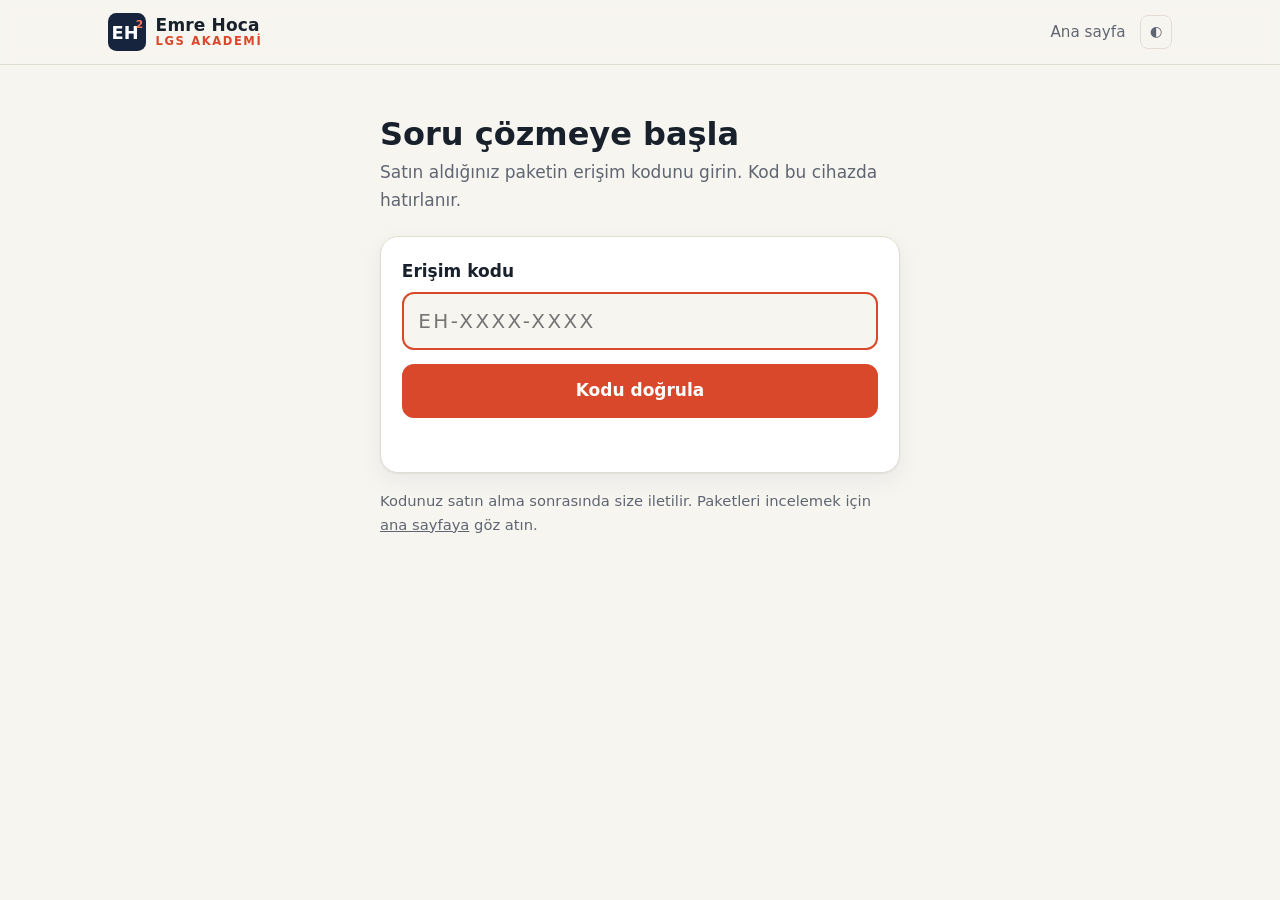
==== uygulama/index.html @ 0c6a83cb "Erişim kodlu etkileşimli soru çözme uygulaması uygulama/: kod girişi, test (sonuç, net, çözümler), s" ====
<!doctype html>
<html lang="tr">
<head>
<meta charset="utf-8">
<meta name="viewport" content="width=device-width, initial-scale=1">
<title>Soru Çöz · Emre Hoca LGS Akademi</title>
<meta name="description" content="Erişim kodunuzla görselli yeni nesil LGS matematik sorularını çözün; adım adım çözüm, çeldirici analizi ve kazanım raporu.">
<meta name="robots" content="noindex">
<link rel="icon" href="../favicon.svg" type="image/svg+xml">
<link rel="stylesheet" href="../css/site.css">
<link rel="stylesheet" href="uygulama.css">
<script>try { const t = localStorage.getItem('tema'); if (t) document.documentElement.dataset.theme = t; } catch (e) {}</script>
</head>
<body>
<header class="ust">
  <div class="kap">
    <a class="logo" href="#/" aria-label="Paketlerim">
      <svg viewBox="0 0 64 64" aria-hidden="true"><rect width="64" height="64" rx="14" fill="#16243d"/><text x="29" y="44" text-anchor="middle" font-size="30" font-weight="800" style="fill:#fff">EH</text><text x="53" y="26" text-anchor="middle" font-size="18" font-weight="800" style="fill:#ff7a5c">2</text></svg>
      <span>Emre Hoca<small>LGS Akademi</small></span>
    </a>
    <nav aria-label="Uygulama">
      <a href="../">Ana sayfa</a>
      <button class="tema" id="tema" type="button" title="Açık / koyu tema">◐</button>
    </nav>
  </div>
</header>
<main class="kap uyg" id="uyg" aria-live="polite"></main>
<script src="uygulama.js"></script>
</body>
</html>
---- css/site.css ----
/* Emre Hoca LGS Akademi · vitrin sitesi */
:root {
  --bg: #f7f5f0;
  --bg-alt: #efece4;
  --card: #ffffff;
  --ink: #18202b;
  --muted: #5f6672;
  --line: #e1ddd3;
  --navy: #16243d;
  --navy-ink: #f4f1ea;
  --accent: #d9482b;
  --accent-ink: #ffffff;
  --accent-soft: #fbe9e4;
  --blue: #2f7fc1;
  --blue-soft: #e5f1fb;
  --green: #2e8b57;
  --green-soft: #e3f4ea;
  --red: #c0392b;
  --red-soft: #fbe4e1;
  --yellow-soft: #fff6d6;
  --yellow-line: #e8c547;
  --fig-blue: #6cc0e5;
  --fig-red: #ee7357;
  --fig-yellow: #f6ec7c;
  --fig-stroke: #1f2328;
  --golge: 0 1px 2px rgba(22, 36, 61, .06), 0 8px 24px rgba(22, 36, 61, .06);
}
@media (prefers-color-scheme: dark) {
  :root:not([data-theme="light"]) {
    --bg: #14171c; --bg-alt: #1a1e24; --card: #20242b; --ink: #ecebe7; --muted: #a3a7ae; --line: #343941;
    --navy: #0e1522; --navy-ink: #ecebe7;
    --accent: #ff7a5c; --accent-ink: #1a0f0c; --accent-soft: #3a2621; --blue: #6fb3ea; --blue-soft: #1d2b38;
    --green: #5cc58a; --green-soft: #1b3326; --red: #ff7d70; --red-soft: #3b2220;
    --yellow-soft: #3a3418; --yellow-line: #c9a93a; --fig-stroke: #ecebe7;
    --golge: 0 1px 2px rgba(0, 0, 0, .3), 0 8px 24px rgba(0, 0, 0, .25);
  }
}
:root[data-theme="dark"] {
  --bg: #14171c; --bg-alt: #1a1e24; --card: #20242b; --ink: #ecebe7; --muted: #a3a7ae; --line: #343941;
  --navy: #0e1522; --navy-ink: #ecebe7;
  --accent: #ff7a5c; --accent-ink: #1a0f0c; --accent-soft: #3a2621; --blue: #6fb3ea; --blue-soft: #1d2b38;
  --green: #5cc58a; --green-soft: #1b3326; --red: #ff7d70; --red-soft: #3b2220;
  --yellow-soft: #3a3418; --yellow-line: #c9a93a; --fig-stroke: #ecebe7;
  --golge: 0 1px 2px rgba(0, 0, 0, .3), 0 8px 24px rgba(0, 0, 0, .25);
}

* { box-sizing: border-box; }
html { scroll-behavior: smooth; scroll-padding-top: 4.5rem; }
body {
  margin: 0; background: var(--bg); color: var(--ink); line-height: 1.6; font-size: 17px;
  font-family: "Segoe UI", system-ui, -apple-system, Roboto, Arial, sans-serif;
}
img, svg { max-width: 100%; }
a { color: inherit; }
.kap { max-width: 1120px; margin: 0 auto; padding: 0 16px; }
@media (min-width: 720px) { .kap { padding: 0 28px; } }

/* Üst bar */
.ust { position: sticky; top: 0; z-index: 10; background: color-mix(in srgb, var(--bg) 88%, transparent); backdrop-filter: blur(10px); border-bottom: 1px solid var(--line); }
.ust .kap { display: flex; align-items: center; gap: 1rem; min-height: 64px; }
.logo { display: flex; align-items: center; gap: .6rem; text-decoration: none; font-weight: 800; letter-spacing: .01em; line-height: 1.1; }
.logo svg { width: 38px; height: 38px; flex: none; }
.logo small { display: block; font-weight: 600; font-size: .72rem; letter-spacing: .14em; color: var(--accent); text-transform: uppercase; }
.ust nav { margin-left: auto; display: flex; gap: .2rem; align-items: center; }
.ust nav a { text-decoration: none; font-size: .95rem; color: var(--muted); padding: .4rem .7rem; border-radius: 8px; }
.ust nav a:hover { color: var(--ink); background: var(--bg-alt); }
.tema { font: inherit; font-size: .9rem; background: none; border: 1px solid var(--line); color: var(--muted); border-radius: 8px; padding: .3rem .55rem; cursor: pointer; }
.ust nav a.dugme { color: var(--accent-ink); white-space: nowrap; margin-left: .3rem; }
.ust nav a.dugme:hover { background: var(--accent); color: var(--accent-ink); }
@media (max-width: 760px) { .ust nav a:not(.dugme) { display: none; } .ust nav .genis { display: none; } }

/* Düğmeler */
.dugme {
  display: inline-flex; align-items: center; gap: .45rem; justify-content: center;
  font: inherit; font-weight: 700; text-decoration: none; cursor: pointer;
  border: 2px solid var(--accent); background: var(--accent); color: var(--accent-ink);
  border-radius: 12px; padding: .7rem 1.3rem; transition: transform .15s, box-shadow .15s;
}
.dugme:hover { transform: translateY(-1px); box-shadow: var(--golge); }
.dugme.ikincil { background: transparent; color: var(--ink); border-color: var(--line); }
.dugme.kucuk { padding: .4rem .85rem; font-size: .92rem; border-radius: 10px; }
.dugme[aria-disabled="true"], .dugme:disabled { opacity: .5; cursor: default; transform: none; box-shadow: none; }

/* Hero */
.hero { padding: 4.5rem 0 3.5rem; }
.hero .kap { display: grid; gap: 2.5rem; align-items: center; }
@media (min-width: 900px) { .hero .kap { grid-template-columns: 1.1fr .9fr; } }
.rozet { display: inline-block; font-size: .8rem; font-weight: 700; letter-spacing: .12em; text-transform: uppercase; color: var(--accent); background: var(--accent-soft); border-radius: 999px; padding: .3rem .8rem; }
.hero h1 { font-size: clamp(2rem, 4.6vw, 3.2rem); line-height: 1.12; margin: 1rem 0 1rem; letter-spacing: -.015em; }
.hero h1 em { font-style: normal; color: var(--accent); }
.hero p.giris { font-size: 1.15rem; color: var(--muted); margin: 0 0 1.8rem; max-width: 36rem; }
.hero .eylem { display: flex; flex-wrap: wrap; gap: .8rem; }
.hero ul.artilar { list-style: none; padding: 0; margin: 1.8rem 0 0; display: flex; flex-wrap: wrap; gap: .4rem 1.4rem; color: var(--muted); font-size: .95rem; }
.hero ul.artilar li::before { content: "✓ "; color: var(--green); font-weight: 800; }
.vitrin-kart { background: var(--card); border: 1px solid var(--line); border-radius: 20px; box-shadow: var(--golge); padding: 1.2rem 1.3rem 1.3rem; position: relative; }
.vitrin-kart .ust-etiket { display: flex; gap: .4rem; margin-bottom: .4rem; }
.vitrin-kart .qtext { font-size: .95rem; }

/* Bölümler */
section.bolum { padding: 4rem 0; }
section.bolum.alt { background: var(--bg-alt); }
.bolum h2 { font-size: clamp(1.6rem, 3vw, 2.2rem); line-height: 1.2; margin: 0 0 .6rem; letter-spacing: -.01em; }
.bolum .aciklama { color: var(--muted); margin: 0 0 2rem; max-width: 42rem; }
.izgara { display: grid; gap: 1rem; grid-template-columns: repeat(auto-fit, minmax(230px, 1fr)); }
.ozellik { background: var(--card); border: 1px solid var(--line); border-radius: 16px; padding: 1.3rem 1.3rem 1.1rem; }
.ozellik .ikon { width: 44px; height: 44px; border-radius: 12px; display: grid; place-items: center; background: var(--accent-soft); color: var(--accent); font-size: 1.3rem; font-weight: 800; margin-bottom: .8rem; }
.ozellik h3 { margin: 0 0 .3rem; font-size: 1.08rem; }
.ozellik p { margin: 0; color: var(--muted); font-size: .95rem; }

/* Paketler */
.paketler { display: grid; gap: 1.2rem; grid-template-columns: repeat(auto-fit, minmax(290px, 1fr)); }
.paket { background: var(--card); border: 1px solid var(--line); border-radius: 20px; padding: 1.6rem; display: flex; flex-direction: column; box-shadow: var(--golge); }
.paket.yakinda { box-shadow: none; opacity: .85; }
.paket .ust-satir { display: flex; justify-content: space-between; align-items: center; gap: .5rem; margin-bottom: .6rem; }
.paket .unite { font-size: .8rem; font-weight: 700; letter-spacing: .1em; text-transform: uppercase; color: var(--muted); }
.paket h3 { font-size: 1.4rem; margin: 0 0 .4rem; line-height: 1.25; }
.paket ul { padding: 0; list-style: none; margin: .8rem 0 1.4rem; }
.paket li { padding: .35rem 0 .35rem 1.7rem; position: relative; border-bottom: 1px dashed var(--line); font-size: .96rem; }
.paket li::before { content: "✓"; position: absolute; left: .2rem; color: var(--green); font-weight: 800; }
.paket .fiyat { font-size: 2rem; font-weight: 800; margin: auto 0 .9rem; }
.paket .fiyat small { font-size: .9rem; color: var(--muted); font-weight: 600; }
.etiket-yakinda { font-size: .78rem; font-weight: 700; border-radius: 999px; padding: .15rem .65rem; background: var(--yellow-soft); color: var(--ink); border: 1px solid var(--yellow-line); }
.etiket-yeni { font-size: .78rem; font-weight: 700; border-radius: 999px; padding: .15rem .65rem; background: var(--accent); color: var(--accent-ink); }

/* Örnek sorular */
.sekmeler { display: flex; flex-wrap: wrap; gap: .5rem; margin-bottom: 1rem; }
.sekmeler button { font: inherit; font-size: .95rem; font-weight: 600; border: 1px solid var(--line); background: var(--card); color: var(--ink); border-radius: 999px; padding: .4rem 1rem; cursor: pointer; }
.sekmeler button[aria-selected="true"] { background: var(--navy); border-color: var(--navy); color: var(--navy-ink); }
.soru-kutu { background: var(--card); border: 1px solid var(--line); border-radius: 20px; padding: 1.4rem; box-shadow: var(--golge); display: grid; gap: 1.5rem; }
@media (min-width: 980px) { .soru-kutu { grid-template-columns: minmax(0, 1.15fr) minmax(0, .85fr); } }
.cozum-alani { border-top: 1px solid var(--line); padding-top: 1.2rem; }
@media (min-width: 980px) { .cozum-alani { border-top: none; border-left: 1px solid var(--line); padding: 0 0 0 1.5rem; } }
.cozum-alani .dugmeler { display: flex; flex-wrap: wrap; gap: .5rem; margin-bottom: 1rem; }
.cozum-alani .bos { color: var(--muted); font-style: italic; }

/* Kurumlar */
.kurum { background: var(--navy); color: var(--navy-ink); border-radius: 24px; padding: 2.2rem; display: grid; gap: 2rem; }
@media (min-width: 900px) { .kurum { grid-template-columns: 1.1fr .9fr; padding: 3rem; } }
.kurum h2 { color: var(--navy-ink); }
.kurum p { color: color-mix(in srgb, var(--navy-ink) 78%, transparent); }
.kurum ul { list-style: none; padding: 0; margin: 0; display: grid; gap: .7rem; }
.kurum li { background: rgba(255, 255, 255, .07); border: 1px solid rgba(255, 255, 255, .12); border-radius: 12px; padding: .8rem 1rem; }
.kurum li b { display: block; }
.kurum li span { font-size: .92rem; color: color-mix(in srgb, var(--navy-ink) 72%, transparent); }

/* Hakkında + SSS */
.iki-sutun { display: grid; gap: 2.5rem; }
@media (min-width: 900px) { .iki-sutun { grid-template-columns: 1fr 1fr; } }
details.sss { background: var(--card); border: 1px solid var(--line); border-radius: 12px; padding: .9rem 1.1rem; margin-bottom: .6rem; }
details.sss summary { cursor: pointer; font-weight: 700; }
details.sss p { margin: .6rem 0 0; color: var(--muted); }

/* Alt bilgi */
footer { border-top: 1px solid var(--line); padding: 2rem 0 2.5rem; color: var(--muted); font-size: .9rem; }
footer .kap { display: flex; flex-wrap: wrap; gap: 1rem; justify-content: space-between; }

/* ---------- Soru görünümü (çözüm kartı motorundan sadeleştirildi) ---------- */
.qhead { display: flex; align-items: center; flex-wrap: wrap; gap: .5rem; margin-bottom: .6rem; }
.qno { background: var(--accent); color: var(--accent-ink); font-weight: 700; border-radius: 8px; padding: .05rem .55rem; }
.tag { font-size: .8rem; color: var(--muted); border: 1px solid var(--line); border-radius: 6px; padding: .05rem .45rem; }
.tag.zorluk { font-weight: 700; }
.tag.zorluk[data-z="Kolay"] { color: var(--green); border-color: var(--green); background: var(--green-soft); }
.tag.zorluk[data-z="Orta"] { color: var(--blue); border-color: var(--blue); background: var(--blue-soft); }
.tag.zorluk[data-z="Zor"] { color: var(--accent); border-color: var(--accent); background: var(--accent-soft); }
.tag.zorluk[data-z="Çok zor"] { color: #fff; border-color: var(--red); background: var(--red); }
.qtext p { margin: .5rem 0; }
.qtext ul { margin: .4rem 0; }
.qtext .ask { font-weight: 700; }
.note { font-size: .85rem; color: var(--muted); border-left: 3px solid var(--line); padding-left: .6rem; }
.fig { margin: .9rem 0; display: flex; justify-content: center; }
.fig svg { max-width: 100%; height: auto; }
svg text { font-family: "Segoe UI", system-ui, Arial, sans-serif; fill: var(--ink); }
.opts { display: grid; grid-template-columns: repeat(4, minmax(0, 1fr)); gap: .5rem; margin-top: 1rem; }
.opts.long { grid-template-columns: 1fr 1fr; }
@media (max-width: 560px) { .opts { grid-template-columns: 1fr 1fr; } }
.opt { font: inherit; text-align: left; border: 2px solid var(--line); border-radius: 10px; background: var(--card); color: var(--ink); padding: .45rem .7rem; cursor: pointer; }
.opt b { color: var(--accent); margin-right: .35rem; }
.opt.right { border-color: var(--green); background: var(--green-soft); }
.opt.wrong { border-color: var(--red); background: var(--red-soft); }
.feedback { min-height: 1.6rem; margin-top: .6rem; font-weight: 600; }
.feedback.ok { color: var(--green); }
.feedback.no { color: var(--red); }
.celdirici-not { margin-top: .4rem; font-weight: 400; color: var(--ink); background: var(--red-soft); border-radius: 8px; padding: .5rem .7rem; }
.hint { background: var(--yellow-soft); border-left: 4px solid var(--yellow-line); border-radius: 8px; padding: .55rem .8rem; margin-bottom: .6rem; }
.hint::before { content: "💡 İpucu: "; font-weight: 700; }
ol.steps { list-style: none; padding: 0; margin: 0; counter-reset: s; }
ol.steps li { counter-increment: s; position: relative; padding: .6rem .8rem .6rem 2.8rem; margin-bottom: .55rem; background: var(--blue-soft); border-radius: 10px; animation: in .25s ease-out; }
ol.steps li::before { content: counter(s); position: absolute; left: .7rem; top: .6rem; width: 1.5rem; height: 1.5rem; border-radius: 50%; background: var(--blue); color: #fff; font-weight: 700; font-size: .85rem; display: grid; place-items: center; }
.answer { background: var(--green-soft); border-left: 4px solid var(--green); border-radius: 8px; padding: .6rem .8rem; margin-top: .8rem; font-weight: 600; }
.trap { background: var(--red-soft); border-left: 4px solid var(--red); border-radius: 8px; padding: .6rem .8rem; margin-top: .8rem; }
.trap::before { content: "⚠️ Dikkat, tuzak: "; font-weight: 700; color: var(--red); }
details.celdiriciler { margin-top: .8rem; border: 1px solid var(--line); border-radius: 10px; padding: .5rem .8rem; }
details.celdiriciler summary { cursor: pointer; font-weight: 700; }
details.celdiriciler ul { margin: .4rem 0 0; padding-left: 1.1rem; }
details.celdiriciler li { margin-bottom: .3rem; }
.frac { display: inline-flex; flex-direction: column; vertical-align: middle; text-align: center; font-size: .9em; line-height: 1.1; margin: 0 .1em; }
.frac > span:first-child { border-bottom: 1.5px solid currentColor; padding: 0 .15em; }
table.t { border-collapse: collapse; margin: .6rem auto; font-size: .95rem; }
table.t th, table.t td { border: 1px solid var(--blue); padding: .3rem .8rem; text-align: center; }
table.t th { background: var(--blue-soft); }
table.grid { border-collapse: collapse; margin: .6rem auto; }
table.grid td { border: 1.5px solid var(--fig-stroke); width: 3.2rem; height: 2.4rem; text-align: center; font-size: .95rem; }
table.grid td.b { background: var(--blue-soft); }
.cards { display: flex; flex-wrap: wrap; gap: .5rem; justify-content: center; margin: .3rem 0 .7rem; }
.cards > span { border: 2px solid var(--fig-stroke); border-radius: 6px; padding: .3rem .8rem; min-width: 3.2rem; text-align: center; }
@keyframes in { from { opacity: 0; transform: translateY(4px); } to { opacity: 1; transform: none; } }
@media (prefers-reduced-motion: reduce) { html { scroll-behavior: auto; } ol.steps li { animation: none; } .dugme { transition: none; } }
---- uygulama/uygulama.css ----
/* Etkileşimli soru çözme uygulaması (site.css'in üzerine) */
.uyg { padding-top: 1.6rem; padding-bottom: 4rem; min-height: 70vh; }
.uyg h1 { font-size: clamp(1.5rem, 3.5vw, 2rem); margin: .2rem 0 .4rem; line-height: 1.2; }
.uyg .alt-baslik { color: var(--muted); margin: 0 0 1.4rem; }
.kutu { background: var(--card); border: 1px solid var(--line); border-radius: 18px; padding: 1.3rem; box-shadow: var(--golge); }
.dar { max-width: 520px; margin: 1.5rem auto; }
.kod-giris label { display: block; font-weight: 700; margin-bottom: .4rem; }
.kod-giris input { font: inherit; font-size: 1.25rem; letter-spacing: .12em; text-transform: uppercase; width: 100%; padding: .7rem .9rem; border: 2px solid var(--line); border-radius: 12px; background: var(--bg); color: var(--ink); }
.kod-giris input:focus { outline: none; border-color: var(--accent); }
.kod-giris .dugme { width: 100%; margin-top: .9rem; }
.hata { color: var(--red); font-weight: 600; min-height: 1.5rem; margin: .6rem 0 0; }
.bilgi-not { color: var(--muted); font-size: .92rem; margin: 1rem 0 0; }
.paket-izgara { display: grid; gap: 1rem; grid-template-columns: repeat(auto-fit, minmax(280px, 1fr)); }
.paket-kart h2 { font-size: 1.3rem; margin: .2rem 0 .3rem; }
.paket-kart .eylemler { display: flex; flex-wrap: wrap; gap: .5rem; margin-top: 1rem; }
.cubuk { height: 10px; background: var(--bg-alt); border-radius: 999px; overflow: hidden; margin: .5rem 0 .2rem; }
.cubuk > span { display: block; height: 100%; background: var(--green); border-radius: 999px; }
.cubuk.kirmizi > span { background: var(--accent); }
.kucuk-yazi { font-size: .88rem; color: var(--muted); }
.geri { display: inline-flex; gap: .3rem; align-items: center; color: var(--muted); text-decoration: none; font-size: .95rem; margin-bottom: .6rem; }
.geri:hover { color: var(--ink); }
.secenekler { display: grid; gap: .7rem; grid-template-columns: repeat(auto-fit, minmax(200px, 1fr)); }
.secenek { text-align: left; font: inherit; color: var(--ink); background: var(--card); border: 1px solid var(--line); border-radius: 14px; padding: 1rem 1.1rem; cursor: pointer; text-decoration: none; display: block; }
.secenek:hover { border-color: var(--accent); }
.secenek b { display: block; font-size: 1.05rem; }
.secenek span { color: var(--muted); font-size: .92rem; }
.soru-nav { display: flex; flex-wrap: wrap; gap: .35rem; margin: 0 0 1rem; }
.soru-nav button { font: inherit; font-size: .85rem; min-width: 2.2rem; padding: .2rem .45rem; border-radius: 8px; border: 1px solid var(--line); background: var(--card); color: var(--ink); cursor: pointer; }
.soru-nav button.isaretli { background: var(--blue-soft); border-color: var(--blue); }
.soru-nav button.aktif { outline: 2px solid var(--accent); outline-offset: 1px; }
.soru-nav button.d { background: var(--green-soft); border-color: var(--green); }
.soru-nav button.y { background: var(--red-soft); border-color: var(--red); }
.opt.secili { border-color: var(--blue); background: var(--blue-soft); }
.alt-cubuk { position: sticky; bottom: 0; z-index: 5; display: flex; gap: .6rem; justify-content: space-between; align-items: center; flex-wrap: wrap; padding: .8rem 0; background: color-mix(in srgb, var(--bg) 92%, transparent); backdrop-filter: blur(8px); border-top: 1px solid var(--line); margin-top: 1rem; }
.alt-cubuk .sag { display: flex; gap: .5rem; }
.puan-izgara { display: grid; grid-template-columns: repeat(4, 1fr); gap: .6rem; text-align: center; margin: 1rem 0; }
.puan-izgara div { background: var(--bg-alt); border-radius: 12px; padding: .7rem .3rem; }
.puan-izgara b { display: block; font-size: 1.7rem; }
.puan-izgara .d b { color: var(--green); } .puan-izgara .y b { color: var(--red); } .puan-izgara .n b { color: var(--accent); }
@media (max-width: 460px) { .puan-izgara { grid-template-columns: repeat(2, 1fr); } }
.inceleme { margin-top: 1rem; }
.inceleme .kutu { margin-bottom: 1rem; }
.etiket { font-weight: 700; font-size: .9rem; }
.etiket.d { color: var(--green); } .etiket.y { color: var(--red); } .etiket.b { color: var(--muted); }
.opt.dogru { border-color: var(--green); background: var(--green-soft); }
.opt.yanlis { border-color: var(--red); background: var(--red-soft); }
details.cozum-ac { margin-top: .8rem; }
details.cozum-ac > summary { cursor: pointer; font-weight: 700; color: var(--blue); }
table.rapor { width: 100%; border-collapse: collapse; font-size: .95rem; }
table.rapor th, table.rapor td { text-align: left; padding: .55rem .4rem; border-bottom: 1px solid var(--line); vertical-align: middle; }
table.rapor th { font-size: .85rem; color: var(--muted); font-weight: 600; }
table.rapor td.oran { width: 38%; }
.kok { white-space: nowrap; }
.kok > span { border-top: 1.5px solid currentColor; padding: 0 .12em 0 .05em; margin-left: .02em; }
.yukleniyor { text-align: center; color: var(--muted); padding: 3rem 0; }
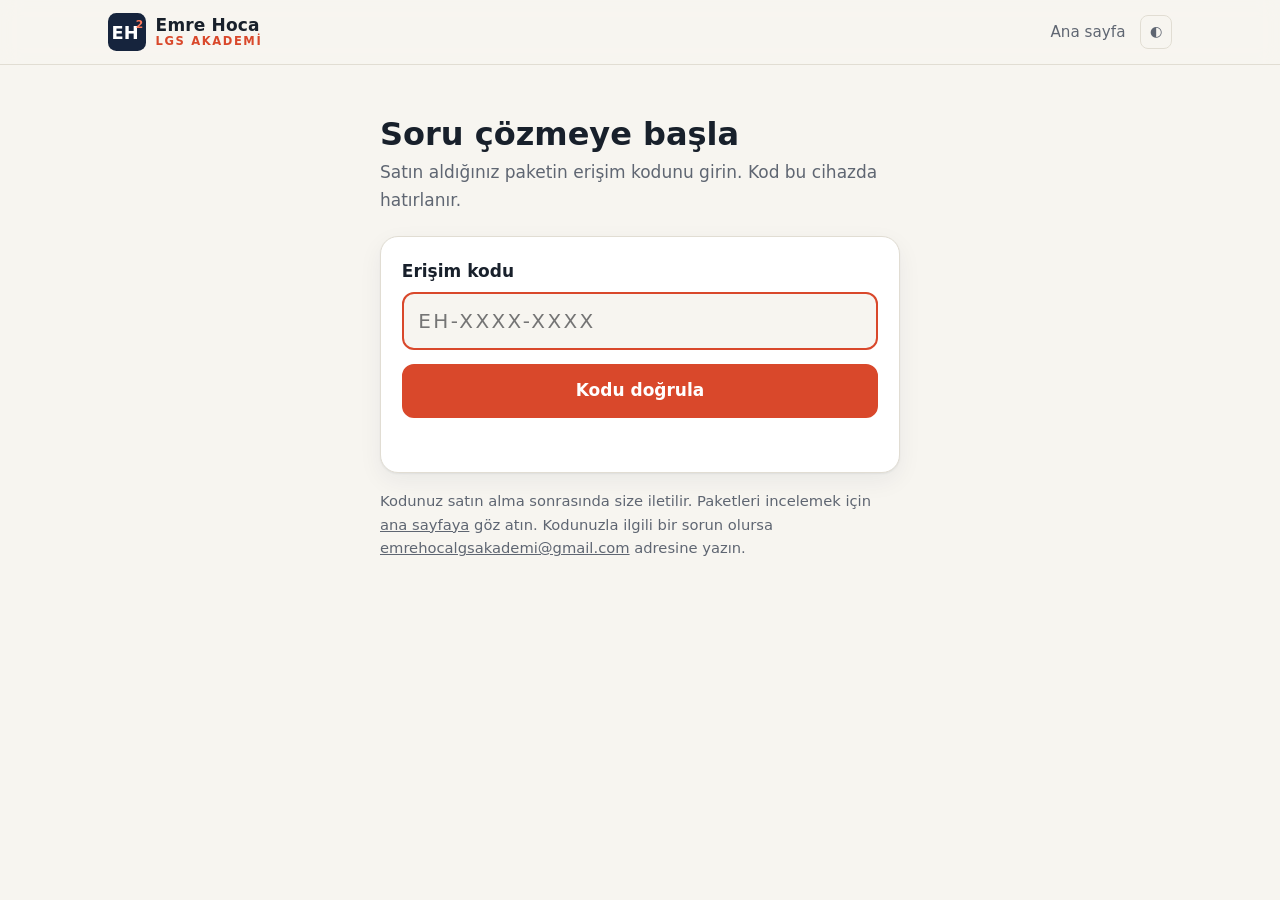
==== commit 24ba6ae8: "İletişim e-postası, yasal bilgiler sayfası, demo talebi ve yeni yükseltme akışı - ayarlar.js: iletiş" ====
--- a/uygulama/index.html
+++ b/uygulama/index.html
@@ -7,8 +7,8 @@
 <meta name="description" content="Erişim kodunuzla görselli yeni nesil LGS matematik sorularını çözün; adım adım çözüm, çeldirici analizi ve kazanım raporu.">
 <meta name="robots" content="noindex">
 <link rel="icon" href="../favicon.svg" type="image/svg+xml">
-<link rel="stylesheet" href="../css/site.css">
-<link rel="stylesheet" href="uygulama.css">
+<link rel="stylesheet" href="../css/site.css?v=20261008b">
+<link rel="stylesheet" href="uygulama.css?v=20261008b">
 <script>try { const t = localStorage.getItem('tema'); if (t) document.documentElement.dataset.theme = t; } catch (e) {}</script>
 </head>
 <body>
@@ -25,6 +25,6 @@
   </div>
 </header>
 <main class="kap uyg" id="uyg" aria-live="polite"></main>
-<script src="uygulama.js"></script>
+<script src="uygulama.js?v=20261008b"></script>
 </body>
 </html>
--- a/css/site.css
+++ b/css/site.css
@@ -118,7 +118,20 @@
 .paket li { padding: .35rem 0 .35rem 1.7rem; position: relative; border-bottom: 1px dashed var(--line); font-size: .96rem; }
 .paket li::before { content: "✓"; position: absolute; left: .2rem; color: var(--green); font-weight: 800; }
 .paket .fiyat { font-size: 2rem; font-weight: 800; margin: auto 0 .9rem; }
+.paket .fiyat s, .yukselt [data-fiyat] s { font-size: .7em; font-weight: 600; color: var(--muted); margin-right: .2em; }
 .paket .fiyat small { font-size: .9rem; color: var(--muted); font-weight: 600; }
+.paket .fiyat .lansman { font-weight: 800; color: var(--ink); }
+.secim { border: 1px solid var(--line); border-radius: 14px; padding: .8rem 1rem; display: grid; grid-template-columns: 1fr auto; gap: .5rem .8rem; align-items: center; margin-bottom: .7rem; }
+.secim.one-cikan { border-color: var(--accent); box-shadow: inset 0 0 0 1px var(--accent); }
+.secim-bas { grid-column: 1 / -1; }
+.secim-bas b { font-size: 1.05rem; }
+.secim-bas span { color: var(--muted); font-size: .92rem; }
+.paket .secim .fiyat { font-size: 1.2rem; margin: 0; }
+.secim .dugme { white-space: nowrap; text-align: center; }
+.yukselt { font-size: .86rem; color: var(--muted); margin: .3rem 0 0; }
+.yukselt [data-fiyat] { font-weight: 700; color: var(--ink); }
+.yukselt [data-fiyat] small { display: none; }
+.paket.donem { border-color: var(--accent); }
 .etiket-yakinda { font-size: .78rem; font-weight: 700; border-radius: 999px; padding: .15rem .65rem; background: var(--yellow-soft); color: var(--ink); border: 1px solid var(--yellow-line); }
 .etiket-yeni { font-size: .78rem; font-weight: 700; border-radius: 999px; padding: .15rem .65rem; background: var(--accent); color: var(--accent-ink); }
 
@@ -126,6 +139,11 @@
 .sekmeler { display: flex; flex-wrap: wrap; gap: .5rem; margin-bottom: 1rem; }
 .sekmeler button { font: inherit; font-size: .95rem; font-weight: 600; border: 1px solid var(--line); background: var(--card); color: var(--ink); border-radius: 999px; padding: .4rem 1rem; cursor: pointer; }
 .sekmeler button[aria-selected="true"] { background: var(--navy); border-color: var(--navy); color: var(--navy-ink); }
+.sekmeler.uniteler { margin-bottom: .6rem; }
+.sekmeler.uniteler button { font-size: 1rem; padding: .5rem 1.2rem; }
+.sekmeler.uniteler button[aria-selected="true"] { background: var(--accent); border-color: var(--accent); color: var(--accent-ink); }
+.kok { white-space: nowrap; }
+.kok > span { border-top: 1.5px solid currentColor; padding: 0 .12em 0 .05em; margin-left: .02em; }
 .soru-kutu { background: var(--card); border: 1px solid var(--line); border-radius: 20px; padding: 1.4rem; box-shadow: var(--golge); display: grid; gap: 1.5rem; }
 @media (min-width: 980px) { .soru-kutu { grid-template-columns: minmax(0, 1.15fr) minmax(0, .85fr); } }
 .cozum-alani { border-top: 1px solid var(--line); padding-top: 1.2rem; }
@@ -205,3 +223,9 @@
 .cards > span { border: 2px solid var(--fig-stroke); border-radius: 6px; padding: .3rem .8rem; min-width: 3.2rem; text-align: center; }
 @keyframes in { from { opacity: 0; transform: translateY(4px); } to { opacity: 1; transform: none; } }
 @media (prefers-reduced-motion: reduce) { html { scroll-behavior: auto; } ol.steps li { animation: none; } .dugme { transition: none; } }
+
+/* Demo notu ve yasal bağlantılar */
+.demo-not { font-size: .9rem; color: var(--muted); margin: .8rem 0 0; overflow-wrap: anywhere; }
+footer .yasal-linkler { flex-basis: 100%; }
+footer .yasal-linkler a { color: var(--muted); }
+#iletisimMetin b { overflow-wrap: anywhere; }
--- a/uygulama/uygulama.css
+++ b/uygulama/uygulama.css
@@ -53,3 +53,16 @@
 .kok { white-space: nowrap; }
 .kok > span { border-top: 1.5px solid currentColor; padding: 0 .12em 0 .05em; margin-left: .02em; }
 .yukleniyor { text-align: center; color: var(--muted); padding: 3rem 0; }
+
+/* Test seçimi: basamaklar (Isın · Güçlen · Yarış) ve 20'lik test blokları */
+.basamak { margin-top: 1rem; }
+.basamak h2 { font-size: 1.1rem; margin: 0 0 .6rem; display: flex; flex-wrap: wrap; align-items: baseline; gap: .2rem .6rem; }
+.test-bloklari { display: grid; gap: .5rem; grid-template-columns: repeat(auto-fill, minmax(104px, 1fr)); }
+.blok { display: block; text-decoration: none; color: var(--ink); border: 1px solid var(--line); border-radius: 12px; padding: .55rem .7rem; background: var(--bg); }
+.blok:hover { border-color: var(--accent); }
+.blok b { display: block; }
+.blok span { font-size: .8rem; color: var(--muted); }
+.blok.yarim { border-color: var(--accent); }
+.blok.tamam { border-color: var(--green); background: var(--green-soft); }
+.kazanim-sec { display: inline-flex; align-items: center; gap: .4rem; margin: 0 0 .8rem; color: var(--muted); font-size: .92rem; max-width: 100%; }
+.kazanim-sec select { font: inherit; color: var(--ink); background: var(--card); border: 1px solid var(--line); border-radius: 10px; padding: .35rem .5rem; max-width: 100%; min-width: 0; }
